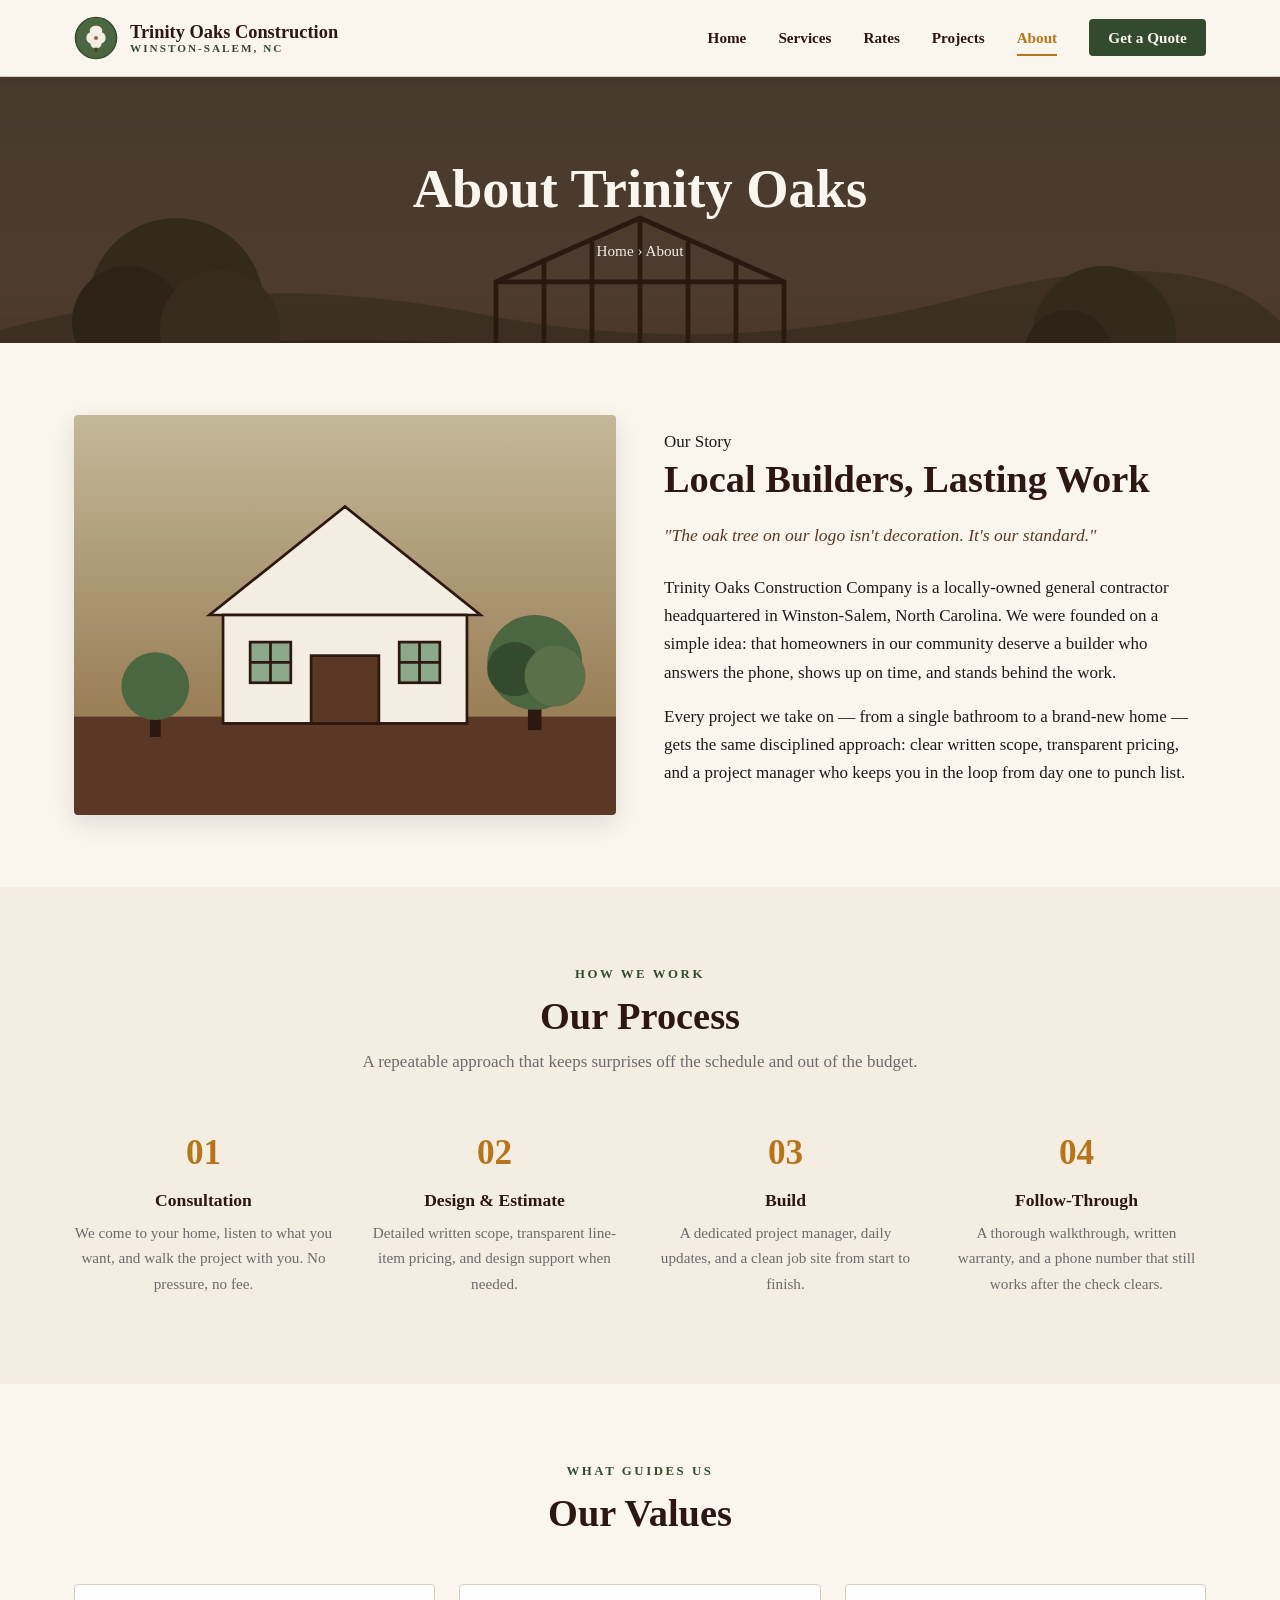
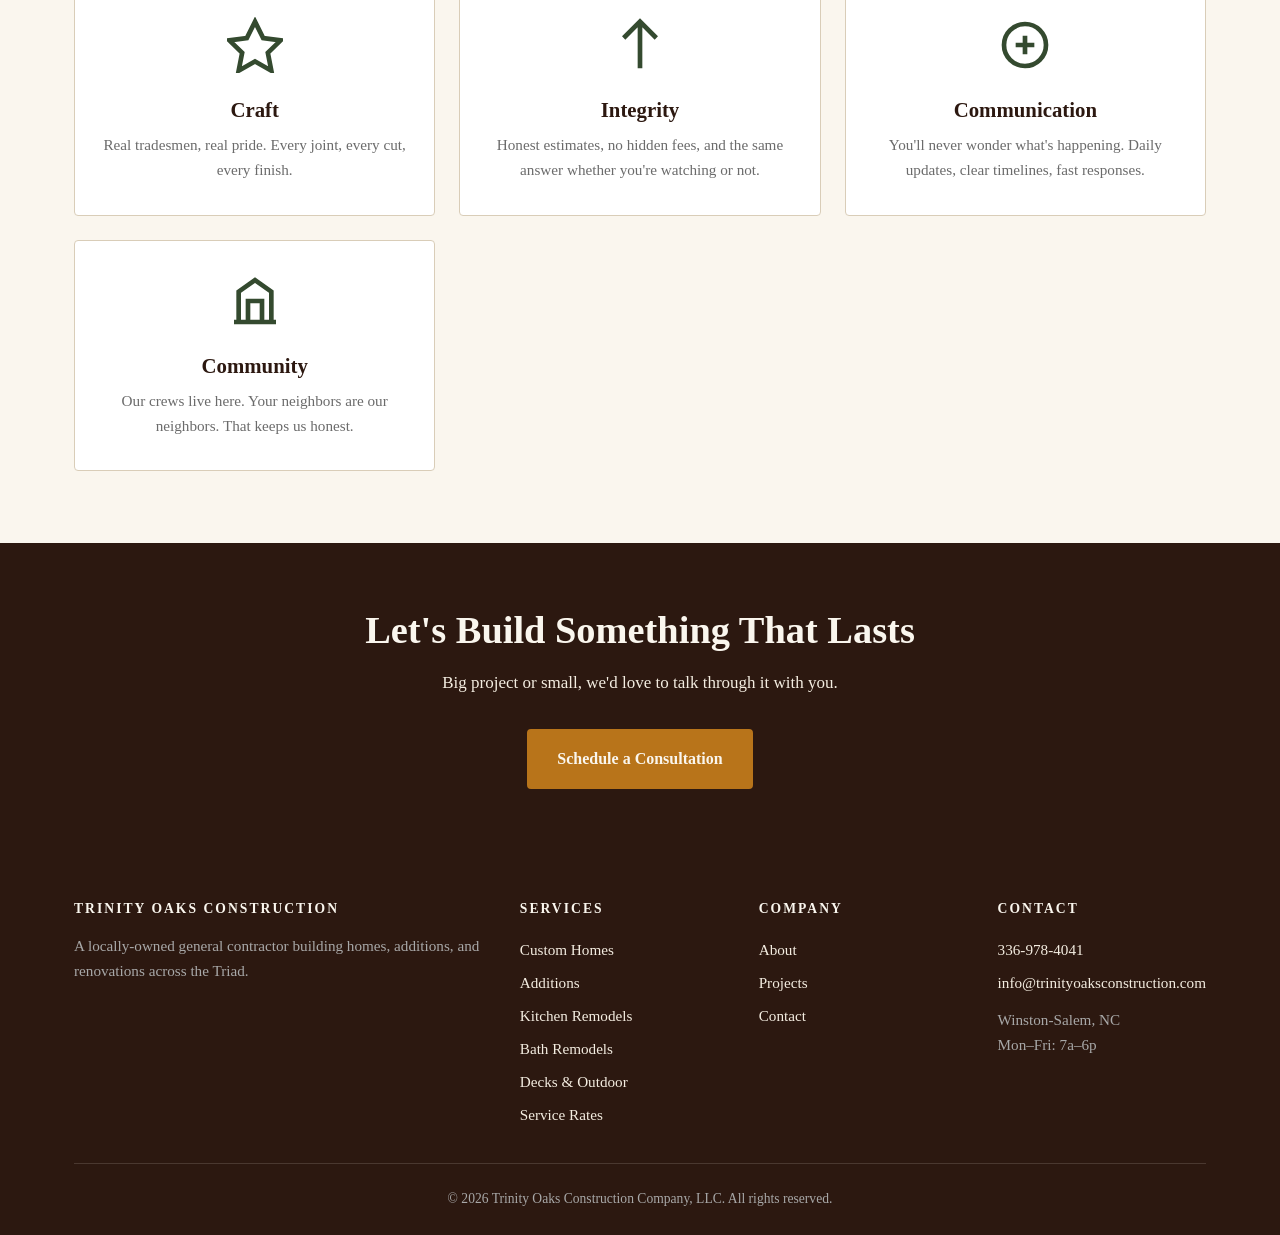
==== site/about.html @ 6d0a5853 "init commit" ====
<!DOCTYPE html>
<html lang="en">
<head>
  <meta charset="UTF-8">
  <meta name="viewport" content="width=device-width, initial-scale=1.0">
  <title>About | Trinity Oaks Construction Company</title>
  <meta name="description" content="Trinity Oaks Construction Company is a locally-owned general contractor in Winston-Salem, NC. Learn about our values, our process, and the team behind the work.">
  <link rel="icon" type="image/svg+xml" href="images/logo.svg">
  <link rel="stylesheet" href="css/styles.css">
</head>
<body>
  <header class="site-header">
    <div class="header-inner">
      <a class="brand" href="index.html">
        <img class="brand-mark" src="images/logo.svg" alt="">
        <span class="brand-text">
          Trinity Oaks Construction
          <small>Winston-Salem, NC</small>
        </span>
      </a>
      <button class="nav-toggle" aria-label="Toggle menu" aria-expanded="false">&#9776;</button>
      <nav>
        <ul class="nav-list">
          <li><a href="index.html">Home</a></li>
          <li><a href="services.html">Services</a></li>
          <li><a href="rates.html">Rates</a></li>
          <li><a href="projects.html">Projects</a></li>
          <li><a href="about.html" class="active">About</a></li>
          <li><a href="contact.html" class="nav-cta">Get a Quote</a></li>
        </ul>
      </nav>
    </div>
  </header>

  <main>
    <section class="page-header">
      <div>
        <h1>About Trinity Oaks</h1>
        <p class="breadcrumb"><a href="index.html">Home</a> &rsaquo; About</p>
      </div>
    </section>

    <section>
      <div class="container">
        <div class="about-grid">
          <div class="about-image" role="img" aria-label="A finished home built by Trinity Oaks"></div>
          <div class="about-text">
            <span class="eyebrow">Our Story</span>
            <h2>Local Builders, Lasting Work</h2>
            <p class="lead">"The oak tree on our logo isn't decoration. It's our standard."</p>
            <p>Trinity Oaks Construction Company is a locally-owned general contractor headquartered in Winston-Salem, North Carolina. We were founded on a simple idea: that homeowners in our community deserve a builder who answers the phone, shows up on time, and stands behind the work.</p>
            <p>Every project we take on — from a single bathroom to a brand-new home — gets the same disciplined approach: clear written scope, transparent pricing, and a project manager who keeps you in the loop from day one to punch list.</p>
          </div>
        </div>
      </div>
    </section>

    <section class="features-band">
      <div class="container">
        <div class="section-heading">
          <span class="eyebrow">How We Work</span>
          <h2>Our Process</h2>
          <p>A repeatable approach that keeps surprises off the schedule and out of the budget.</p>
        </div>
        <div class="features-grid">
          <div class="feature">
            <div class="num">01</div>
            <h3>Consultation</h3>
            <p>We come to your home, listen to what you want, and walk the project with you. No pressure, no fee.</p>
          </div>
          <div class="feature">
            <div class="num">02</div>
            <h3>Design &amp; Estimate</h3>
            <p>Detailed written scope, transparent line-item pricing, and design support when needed.</p>
          </div>
          <div class="feature">
            <div class="num">03</div>
            <h3>Build</h3>
            <p>A dedicated project manager, daily updates, and a clean job site from start to finish.</p>
          </div>
          <div class="feature">
            <div class="num">04</div>
            <h3>Follow-Through</h3>
            <p>A thorough walkthrough, written warranty, and a phone number that still works after the check clears.</p>
          </div>
        </div>
      </div>
    </section>

    <section>
      <div class="container">
        <div class="section-heading">
          <span class="eyebrow">What Guides Us</span>
          <h2>Our Values</h2>
        </div>
        <div class="services-grid">
          <div class="service-card">
            <svg class="icon" viewBox="0 0 24 24" fill="none" stroke="currentColor" stroke-width="2"><path d="M12 2l3.5 7 7.5 1-5.5 5.3 1.5 7.7L12 19l-7 4 1.5-7.7L1 10l7.5-1z"/></svg>
            <h3>Craft</h3>
            <p>Real tradesmen, real pride. Every joint, every cut, every finish.</p>
          </div>
          <div class="service-card">
            <svg class="icon" viewBox="0 0 24 24" fill="none" stroke="currentColor" stroke-width="2"><path d="M12 2v20M5 9l7-7 7 7"/></svg>
            <h3>Integrity</h3>
            <p>Honest estimates, no hidden fees, and the same answer whether you're watching or not.</p>
          </div>
          <div class="service-card">
            <svg class="icon" viewBox="0 0 24 24" fill="none" stroke="currentColor" stroke-width="2"><circle cx="12" cy="12" r="9"/><path d="M8 12h8M12 8v8"/></svg>
            <h3>Communication</h3>
            <p>You'll never wonder what's happening. Daily updates, clear timelines, fast responses.</p>
          </div>
          <div class="service-card">
            <svg class="icon" viewBox="0 0 24 24" fill="none" stroke="currentColor" stroke-width="2"><path d="M3 21h18M5 21V8l7-5 7 5v13M9 21V12h6v9"/></svg>
            <h3>Community</h3>
            <p>Our crews live here. Your neighbors are our neighbors. That keeps us honest.</p>
          </div>
        </div>
      </div>
    </section>

    <section class="cta-band">
      <div>
        <h2>Let's Build Something That Lasts</h2>
        <p>Big project or small, we'd love to talk through it with you.</p>
        <a href="contact.html" class="btn btn-primary">Schedule a Consultation</a>
      </div>
    </section>
  </main>

  <footer class="site-footer">
    <div class="container">
      <div class="footer-grid">
        <div class="footer-brand">
          <h4>Trinity Oaks Construction</h4>
          <p>A locally-owned general contractor building homes, additions, and renovations across the Triad.</p>
        </div>
        <div>
          <h4>Services</h4>
          <a href="services.html#custom-homes">Custom Homes</a>
          <a href="services.html#additions">Additions</a>
          <a href="services.html#kitchen">Kitchen Remodels</a>
          <a href="services.html#bath">Bath Remodels</a>
          <a href="services.html#decks">Decks &amp; Outdoor</a>
          <a href="rates.html">Service Rates</a>
        </div>
        <div>
          <h4>Company</h4>
          <a href="about.html">About</a>
          <a href="projects.html">Projects</a>
          <a href="contact.html">Contact</a>
        </div>
        <div>
          <h4>Contact</h4>
          <a href="tel:+13369784041">336-978-4041</a>
          <a href="mailto:info@trinityoaksconstruction.com">info@trinityoaksconstruction.com</a>
          <p style="color:#a8a8a8;margin-top:0.5rem;">Winston-Salem, NC<br>Mon&ndash;Fri: 7a&ndash;6p</p>
        </div>
      </div>
      <div class="footer-bottom">
        &copy; <span id="year">2026</span> Trinity Oaks Construction Company, LLC. All rights reserved.
      </div>
    </div>
  </footer>

  <script>document.getElementById('year').textContent = new Date().getFullYear();</script>
  <script src="js/nav.js"></script>
</body>
</html>
---- site/css/styles.css ----
/* Trinity Oaks Construction Company — site styles */

:root {
  --oak-dark: #2c1810;
  --oak-bark: #5a3825;
  --oak-leaf: #4a6741;
  --oak-leaf-dark: #344a2f;
  --oak-acorn: #8b6a3f;
  --sand: #f4ede1;
  --cream: #faf6ee;
  --stone: #6b6b6b;
  --stone-light: #a8a8a8;
  --line: #d9cdb8;
  --ink: #1f1a14;
  --accent: #b8741a;
  --shadow: 0 2px 8px rgba(44, 24, 16, 0.08);
  --shadow-lg: 0 8px 24px rgba(44, 24, 16, 0.12);
  --radius: 4px;
  --container: 1180px;
}

* { box-sizing: border-box; margin: 0; padding: 0; }

html { scroll-behavior: smooth; }

body {
  font-family: 'Georgia', 'Times New Roman', serif;
  color: var(--ink);
  background: var(--cream);
  line-height: 1.65;
  font-size: 17px;
  -webkit-font-smoothing: antialiased;
}

h1, h2, h3, h4 {
  font-family: 'Georgia', serif;
  color: var(--oak-dark);
  font-weight: 700;
  line-height: 1.2;
}

h1 { font-size: clamp(2rem, 5vw, 3.4rem); margin-bottom: 1rem; }
h2 { font-size: clamp(1.6rem, 3.5vw, 2.4rem); margin-bottom: 1rem; }
h3 { font-size: 1.3rem; margin-bottom: 0.6rem; }

p { margin-bottom: 1rem; }

a { color: var(--oak-leaf-dark); text-decoration: none; }
a:hover { color: var(--accent); }

.container {
  max-width: var(--container);
  margin: 0 auto;
  padding: 0 1.5rem;
}

/* Header */
.site-header {
  background: var(--cream);
  border-bottom: 1px solid var(--line);
  position: sticky;
  top: 0;
  z-index: 100;
  box-shadow: var(--shadow);
}

.header-inner {
  display: flex;
  align-items: center;
  justify-content: space-between;
  padding: 1rem 1.5rem;
  max-width: var(--container);
  margin: 0 auto;
}

.brand {
  display: flex;
  align-items: center;
  gap: 0.75rem;
  font-family: 'Georgia', serif;
  font-weight: 700;
  color: var(--oak-dark);
  font-size: 1.15rem;
  line-height: 1.1;
}

.brand:hover { color: var(--oak-dark); }

.brand-mark {
  width: 44px;
  height: 44px;
  flex-shrink: 0;
}

.brand-text { display: flex; flex-direction: column; }
.brand-text small {
  font-size: 0.7rem;
  letter-spacing: 0.18em;
  color: var(--oak-leaf-dark);
  font-weight: 600;
  text-transform: uppercase;
}

/* Nav */
.nav-toggle {
  display: none;
  background: none;
  border: none;
  cursor: pointer;
  padding: 0.5rem;
  font-size: 1.5rem;
  color: var(--oak-dark);
}

.nav-list {
  display: flex;
  list-style: none;
  gap: 2rem;
  align-items: center;
}

.nav-list a {
  color: var(--oak-dark);
  font-weight: 600;
  font-size: 0.95rem;
  padding: 0.5rem 0;
  border-bottom: 2px solid transparent;
  transition: border-color 0.2s, color 0.2s;
}

.nav-list a:hover, .nav-list a.active {
  color: var(--accent);
  border-bottom-color: var(--accent);
}

.nav-cta {
  background: var(--oak-leaf-dark);
  color: var(--cream) !important;
  padding: 0.6rem 1.2rem !important;
  border-radius: var(--radius);
  border: none !important;
}

.nav-cta:hover { background: var(--accent); }

/* Hero */
.hero {
  background:
    linear-gradient(rgba(31, 26, 20, 0.55), rgba(31, 26, 20, 0.65)),
    url('../images/hero.svg') center/cover;
  color: var(--cream);
  padding: 6rem 1.5rem 5rem;
  text-align: center;
  min-height: 70vh;
  display: flex;
  align-items: center;
  justify-content: center;
}

.hero h1 { color: var(--cream); margin-bottom: 1.2rem; }
.hero .subhead {
  font-size: 1.25rem;
  max-width: 700px;
  margin: 0 auto 2rem;
  color: var(--sand);
}

.hero-actions {
  display: flex;
  gap: 1rem;
  justify-content: center;
  flex-wrap: wrap;
}

/* Buttons */
.btn {
  display: inline-block;
  padding: 0.9rem 1.8rem;
  border-radius: var(--radius);
  font-weight: 700;
  font-size: 1rem;
  border: 2px solid transparent;
  cursor: pointer;
  transition: all 0.2s;
  text-decoration: none;
  font-family: inherit;
}

.btn-primary {
  background: var(--accent);
  color: var(--cream);
  border-color: var(--accent);
}

.btn-primary:hover {
  background: var(--oak-bark);
  border-color: var(--oak-bark);
  color: var(--cream);
}

.btn-outline {
  background: transparent;
  color: var(--cream);
  border-color: var(--cream);
}

.btn-outline:hover {
  background: var(--cream);
  color: var(--oak-dark);
}

.btn-dark {
  background: var(--oak-dark);
  color: var(--cream);
  border-color: var(--oak-dark);
}

.btn-dark:hover {
  background: var(--accent);
  border-color: var(--accent);
  color: var(--cream);
}

/* Sections */
section { padding: 4.5rem 0; }

.section-heading {
  text-align: center;
  margin-bottom: 3rem;
}

.section-heading h2 { margin-bottom: 0.5rem; }
.section-heading .eyebrow {
  display: inline-block;
  text-transform: uppercase;
  letter-spacing: 0.2em;
  font-size: 0.8rem;
  font-weight: 700;
  color: var(--oak-leaf-dark);
  margin-bottom: 0.5rem;
}

.section-heading p {
  max-width: 640px;
  margin: 0.5rem auto 0;
  color: var(--stone);
}

/* Services grid */
.services-grid {
  display: grid;
  grid-template-columns: repeat(auto-fit, minmax(280px, 1fr));
  gap: 1.5rem;
}

.service-card {
  background: white;
  border: 1px solid var(--line);
  border-radius: var(--radius);
  padding: 2rem 1.5rem;
  text-align: center;
  transition: transform 0.2s, box-shadow 0.2s;
}

.service-card:hover {
  transform: translateY(-4px);
  box-shadow: var(--shadow-lg);
}

.service-card .icon {
  width: 56px;
  height: 56px;
  margin: 0 auto 1rem;
  color: var(--oak-leaf-dark);
}

.service-card h3 { color: var(--oak-dark); }
.service-card p { color: var(--stone); font-size: 0.95rem; margin: 0; }

/* Features (why choose) */
.features-band {
  background: var(--sand);
}

.features-grid {
  display: grid;
  grid-template-columns: repeat(auto-fit, minmax(240px, 1fr));
  gap: 2rem;
}

.feature {
  text-align: center;
}

.feature .num {
  display: inline-block;
  font-family: 'Georgia', serif;
  font-size: 2.2rem;
  font-weight: 700;
  color: var(--accent);
  margin-bottom: 0.5rem;
}

.feature h3 { font-size: 1.1rem; }
.feature p { color: var(--stone); font-size: 0.95rem; }

/* CTA band */
.cta-band {
  background: var(--oak-dark);
  color: var(--cream);
  text-align: center;
  padding: 4rem 1.5rem;
}

.cta-band h2 { color: var(--cream); margin-bottom: 1rem; }
.cta-band p { color: var(--sand); margin-bottom: 2rem; max-width: 600px; margin-left: auto; margin-right: auto; }

/* Footer */
.site-footer {
  background: var(--oak-dark);
  color: var(--sand);
  padding: 3rem 0 1.5rem;
  font-size: 0.95rem;
}

.footer-grid {
  display: grid;
  grid-template-columns: 2fr 1fr 1fr 1fr;
  gap: 2rem;
  margin-bottom: 2rem;
}

.footer-grid h4 {
  color: var(--cream);
  text-transform: uppercase;
  letter-spacing: 0.15em;
  font-size: 0.85rem;
  margin-bottom: 1rem;
}

.footer-grid a { color: var(--sand); display: block; padding: 0.25rem 0; }
.footer-grid a:hover { color: var(--accent); }

.footer-brand p { color: var(--stone-light); }

.footer-bottom {
  border-top: 1px solid rgba(244, 237, 225, 0.15);
  padding-top: 1.5rem;
  text-align: center;
  color: var(--stone-light);
  font-size: 0.85rem;
}

/* About */
.about-grid {
  display: grid;
  grid-template-columns: 1fr 1fr;
  gap: 3rem;
  align-items: center;
}

.about-image {
  width: 100%;
  height: 100%;
  min-height: 400px;
  background: var(--oak-leaf) url('../images/about.svg') center/cover;
  border-radius: var(--radius);
  box-shadow: var(--shadow-lg);
}

.about-text h2 { margin-bottom: 1.2rem; }
.about-text .lead { font-size: 1.1rem; color: var(--oak-bark); font-style: italic; margin-bottom: 1.5rem; }

/* Page header (sub-pages) */
.page-header {
  background:
    linear-gradient(rgba(44, 24, 16, 0.78), rgba(44, 24, 16, 0.78)),
    url('../images/hero.svg') center/cover;
  color: var(--cream);
  padding: 5rem 1.5rem 4rem;
  text-align: center;
}

.page-header h1 { color: var(--cream); }
.page-header .breadcrumb {
  color: var(--sand);
  font-size: 0.95rem;
  margin-top: 0.5rem;
}
.page-header .breadcrumb a { color: var(--sand); }

/* Service detail list */
.service-list {
  display: grid;
  grid-template-columns: repeat(auto-fit, minmax(320px, 1fr));
  gap: 2rem;
}

.service-detail {
  background: white;
  border: 1px solid var(--line);
  border-left: 4px solid var(--oak-leaf-dark);
  border-radius: var(--radius);
  padding: 2rem;
}

.service-detail h3 {
  color: var(--oak-dark);
  display: flex;
  align-items: center;
  gap: 0.75rem;
}

.service-detail .icon {
  width: 32px;
  height: 32px;
  color: var(--oak-leaf-dark);
  flex-shrink: 0;
}

.service-detail ul {
  list-style: none;
  margin-top: 1rem;
}

.service-detail li {
  padding-left: 1.5rem;
  position: relative;
  margin-bottom: 0.5rem;
  color: var(--stone);
}

.service-detail li::before {
  content: "✓";
  position: absolute;
  left: 0;
  color: var(--oak-leaf-dark);
  font-weight: 700;
}

/* Projects gallery */
.gallery-grid {
  display: grid;
  grid-template-columns: repeat(auto-fill, minmax(280px, 1fr));
  gap: 1.5rem;
}

.project-card {
  background: white;
  border-radius: var(--radius);
  overflow: hidden;
  box-shadow: var(--shadow);
  transition: transform 0.2s, box-shadow 0.2s;
}

.project-card:hover { transform: translateY(-4px); box-shadow: var(--shadow-lg); }

.project-card .img {
  width: 100%;
  height: 200px;
  background-size: cover;
  background-position: center;
  background-color: var(--oak-leaf);
}

.project-card .body { padding: 1.25rem; }
.project-card h3 { font-size: 1.1rem; margin-bottom: 0.25rem; }
.project-card .tag {
  display: inline-block;
  background: var(--sand);
  color: var(--oak-bark);
  padding: 0.2rem 0.7rem;
  border-radius: 100px;
  font-size: 0.8rem;
  font-weight: 600;
  margin-bottom: 0.5rem;
}
.project-card p { color: var(--stone); font-size: 0.9rem; margin: 0; }

/* Contact */
.contact-grid {
  display: grid;
  grid-template-columns: 1fr 1.2fr;
  gap: 3rem;
}

.contact-info h3 { margin-top: 1.5rem; margin-bottom: 0.3rem; font-size: 1rem; text-transform: uppercase; letter-spacing: 0.15em; color: var(--oak-leaf-dark); }
.contact-info p { margin-bottom: 0.4rem; color: var(--stone); }
.contact-info a { color: var(--oak-dark); font-weight: 600; }

.contact-form {
  background: white;
  border: 1px solid var(--line);
  border-radius: var(--radius);
  padding: 2rem;
}

.form-row {
  display: grid;
  grid-template-columns: 1fr 1fr;
  gap: 1rem;
}

.form-group { margin-bottom: 1.2rem; }
.form-group label {
  display: block;
  font-weight: 600;
  margin-bottom: 0.35rem;
  font-size: 0.9rem;
  color: var(--oak-dark);
}

.form-group input,
.form-group select,
.form-group textarea {
  width: 100%;
  padding: 0.7rem 0.85rem;
  border: 1px solid var(--line);
  border-radius: var(--radius);
  font-family: inherit;
  font-size: 1rem;
  background: var(--cream);
}

.form-group input:focus,
.form-group select:focus,
.form-group textarea:focus {
  outline: none;
  border-color: var(--oak-leaf-dark);
  background: white;
}

.form-group textarea { resize: vertical; min-height: 120px; }

.form-note { font-size: 0.85rem; color: var(--stone); margin-top: 1rem; }

/* Testimonials */
.testimonials {
  display: grid;
  grid-template-columns: repeat(auto-fit, minmax(280px, 1fr));
  gap: 1.5rem;
}

.testimonial {
  background: white;
  border-radius: var(--radius);
  padding: 1.75rem;
  border-top: 4px solid var(--accent);
  box-shadow: var(--shadow);
}

.testimonial .stars { color: var(--accent); margin-bottom: 0.75rem; letter-spacing: 0.15em; }
.testimonial p { font-style: italic; color: var(--oak-bark); }
.testimonial cite {
  display: block;
  margin-top: 1rem;
  font-style: normal;
  font-weight: 700;
  color: var(--oak-dark);
}
.testimonial cite small { display: block; font-weight: 400; color: var(--stone); font-size: 0.85rem; }

/* Responsive */
@media (max-width: 860px) {
  .nav-toggle { display: block; }
  .nav-list {
    display: none;
    position: absolute;
    top: 100%;
    left: 0;
    right: 0;
    background: var(--cream);
    flex-direction: column;
    gap: 0;
    padding: 1rem 1.5rem;
    border-top: 1px solid var(--line);
    box-shadow: var(--shadow-lg);
  }
  .nav-list.open { display: flex; }
  .nav-list li { width: 100%; }
  .nav-list a { display: block; padding: 0.75rem 0; border-bottom: 1px solid var(--line); }
  .nav-cta { text-align: center; margin-top: 0.5rem; }

  .about-grid { grid-template-columns: 1fr; }
  .about-image { min-height: 280px; }

  .contact-grid { grid-template-columns: 1fr; }
  .form-row { grid-template-columns: 1fr; }

  .footer-grid { grid-template-columns: 1fr 1fr; }

  .hero { padding: 4rem 1.5rem 3rem; min-height: auto; }
  section { padding: 3rem 0; }
}

@media (max-width: 500px) {
  .footer-grid { grid-template-columns: 1fr; }
  .hero-actions { flex-direction: column; align-items: stretch; }
  .hero-actions .btn { width: 100%; }
}
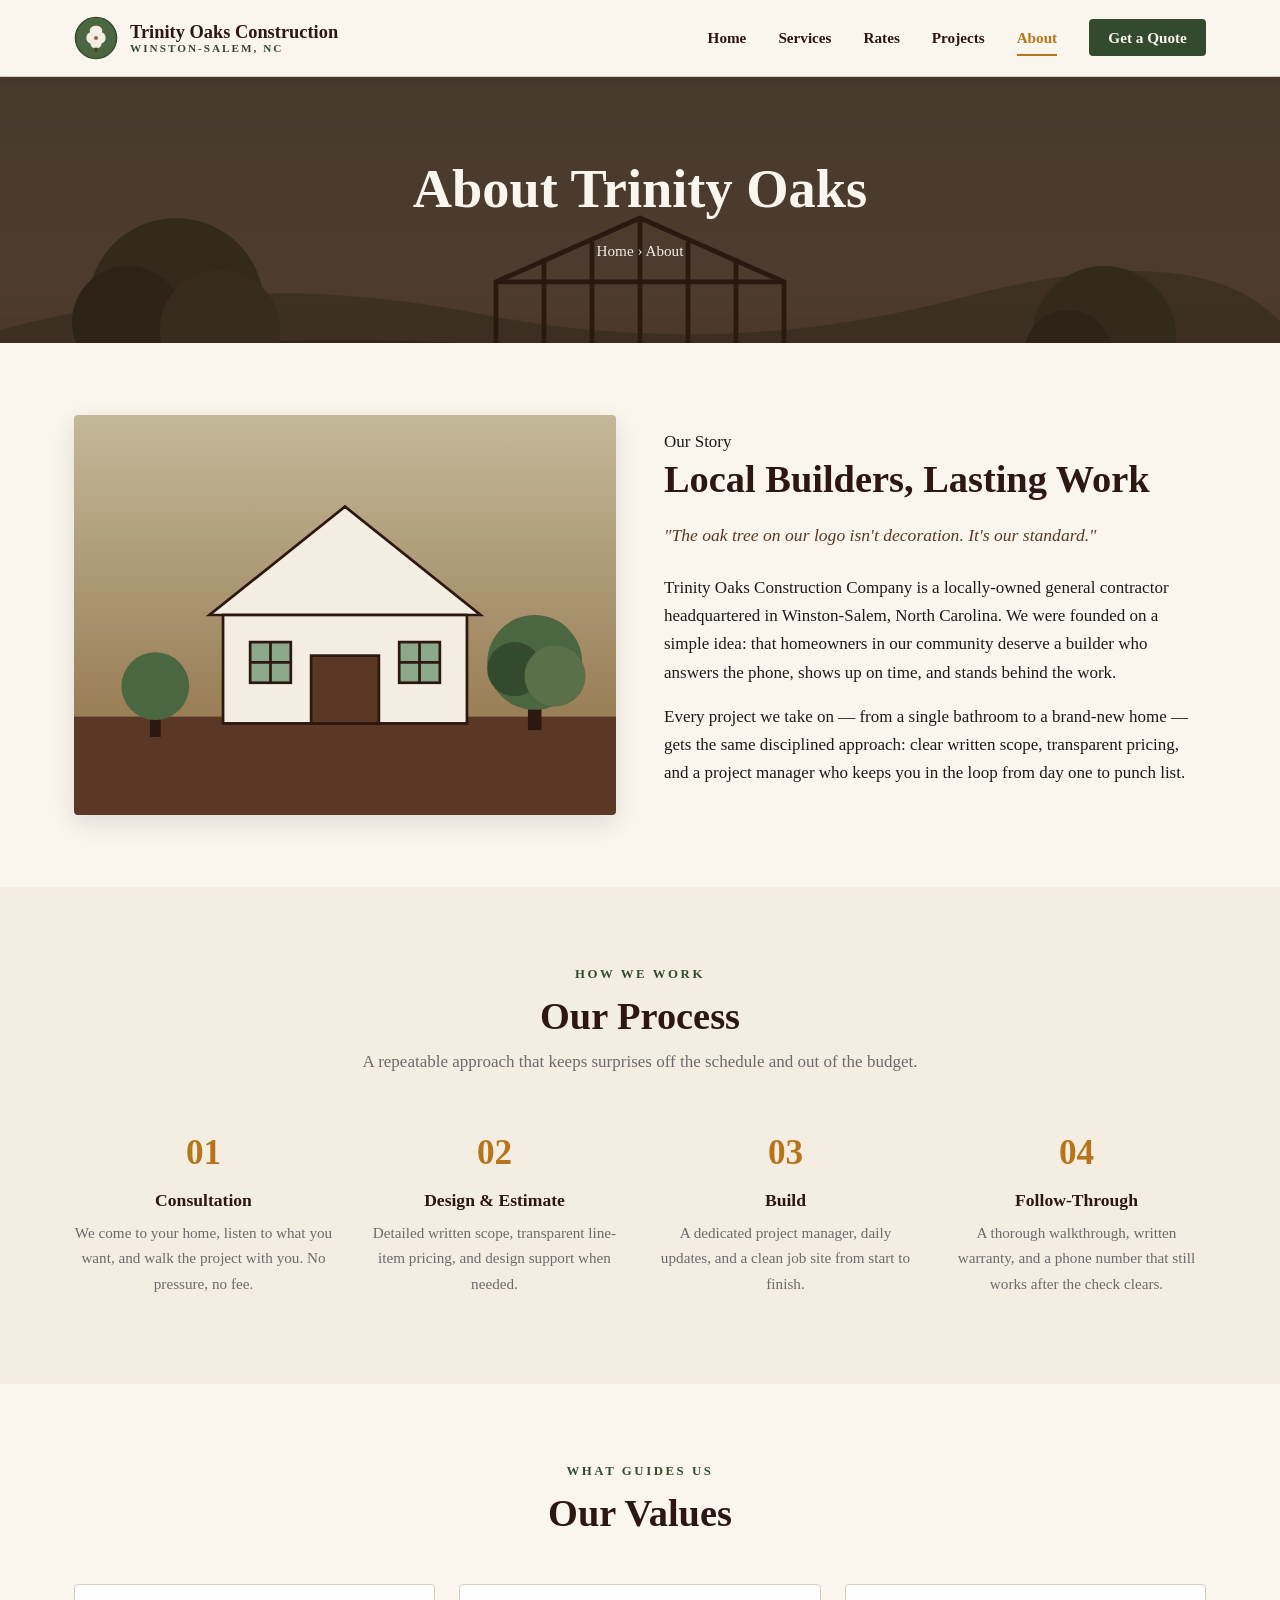
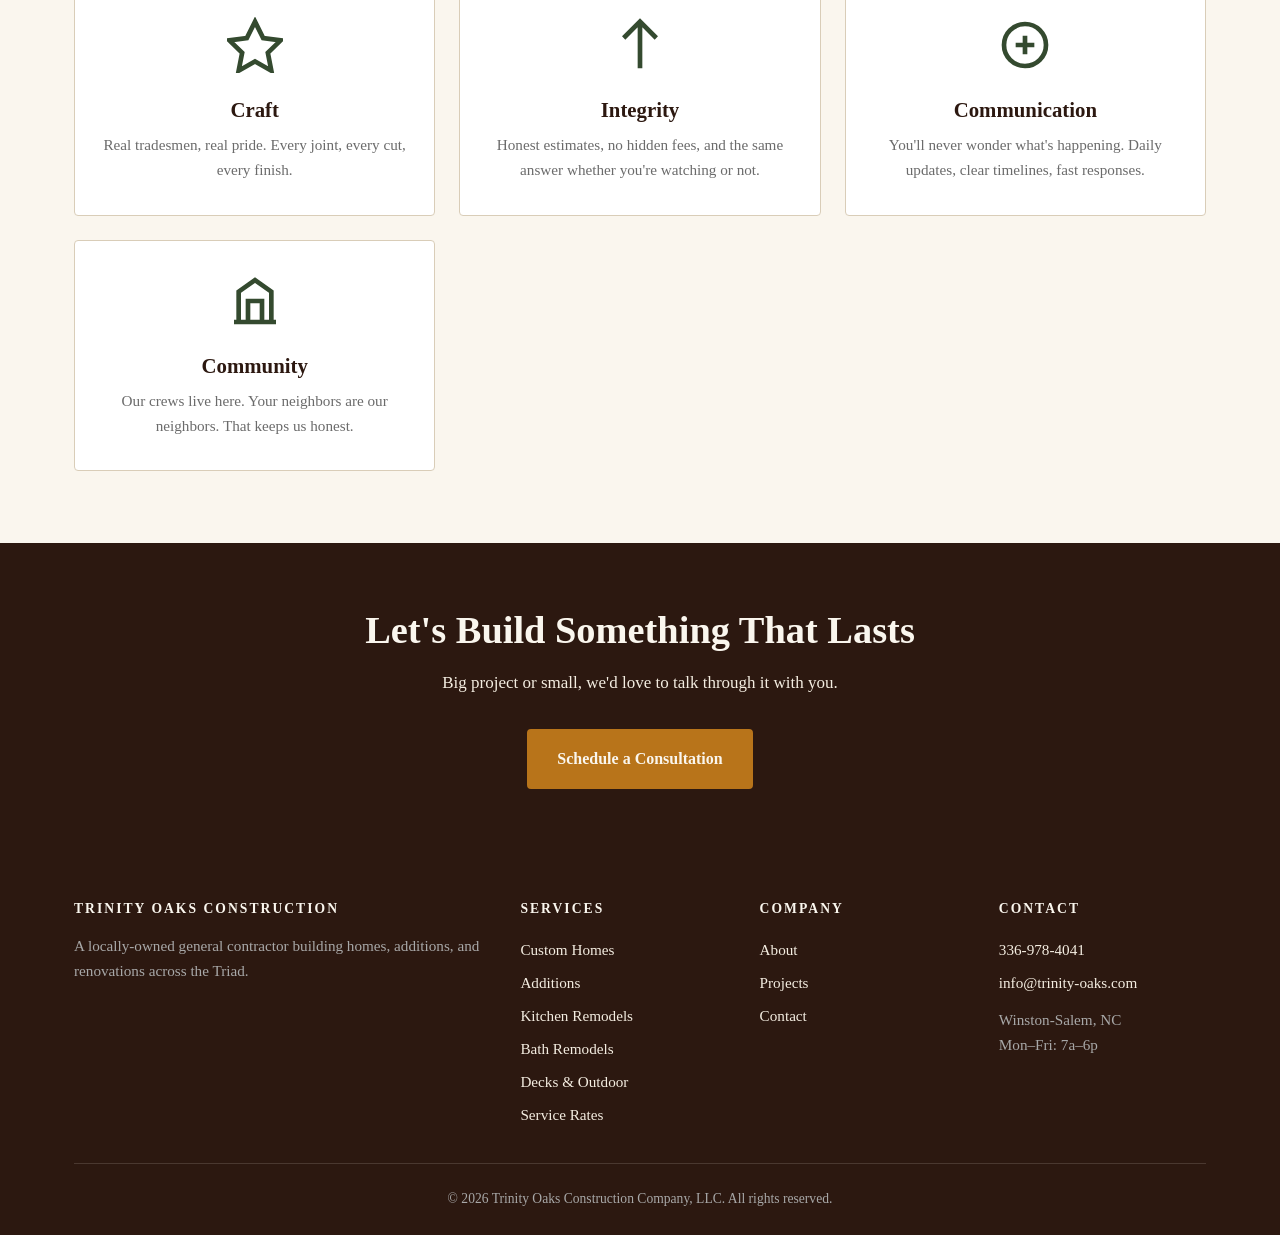
==== commit 0e4a2c0c: "Prep site for Cloudflare Pages deployment - Point sitemap.xml, robots.txt, and footer/contact/nav.js" ====
--- a/site/about.html
+++ b/site/about.html
@@ -7,6 +7,7 @@
   <meta name="description" content="Trinity Oaks Construction Company is a locally-owned general contractor in Winston-Salem, NC. Learn about our values, our process, and the team behind the work.">
   <link rel="icon" type="image/svg+xml" href="images/logo.svg">
   <link rel="stylesheet" href="css/styles.css">
+  <link rel="canonical" href="https://trinity-oaks.com/about.html">
 </head>
 <body>
   <header class="site-header">
@@ -152,7 +153,7 @@
         <div>
           <h4>Contact</h4>
           <a href="tel:+13369784041">336-978-4041</a>
-          <a href="mailto:info@trinityoaksconstruction.com">info@trinityoaksconstruction.com</a>
+          <a href="mailto:info@trinity-oaks.com">info@trinity-oaks.com</a>
           <p style="color:#a8a8a8;margin-top:0.5rem;">Winston-Salem, NC<br>Mon&ndash;Fri: 7a&ndash;6p</p>
         </div>
       </div>
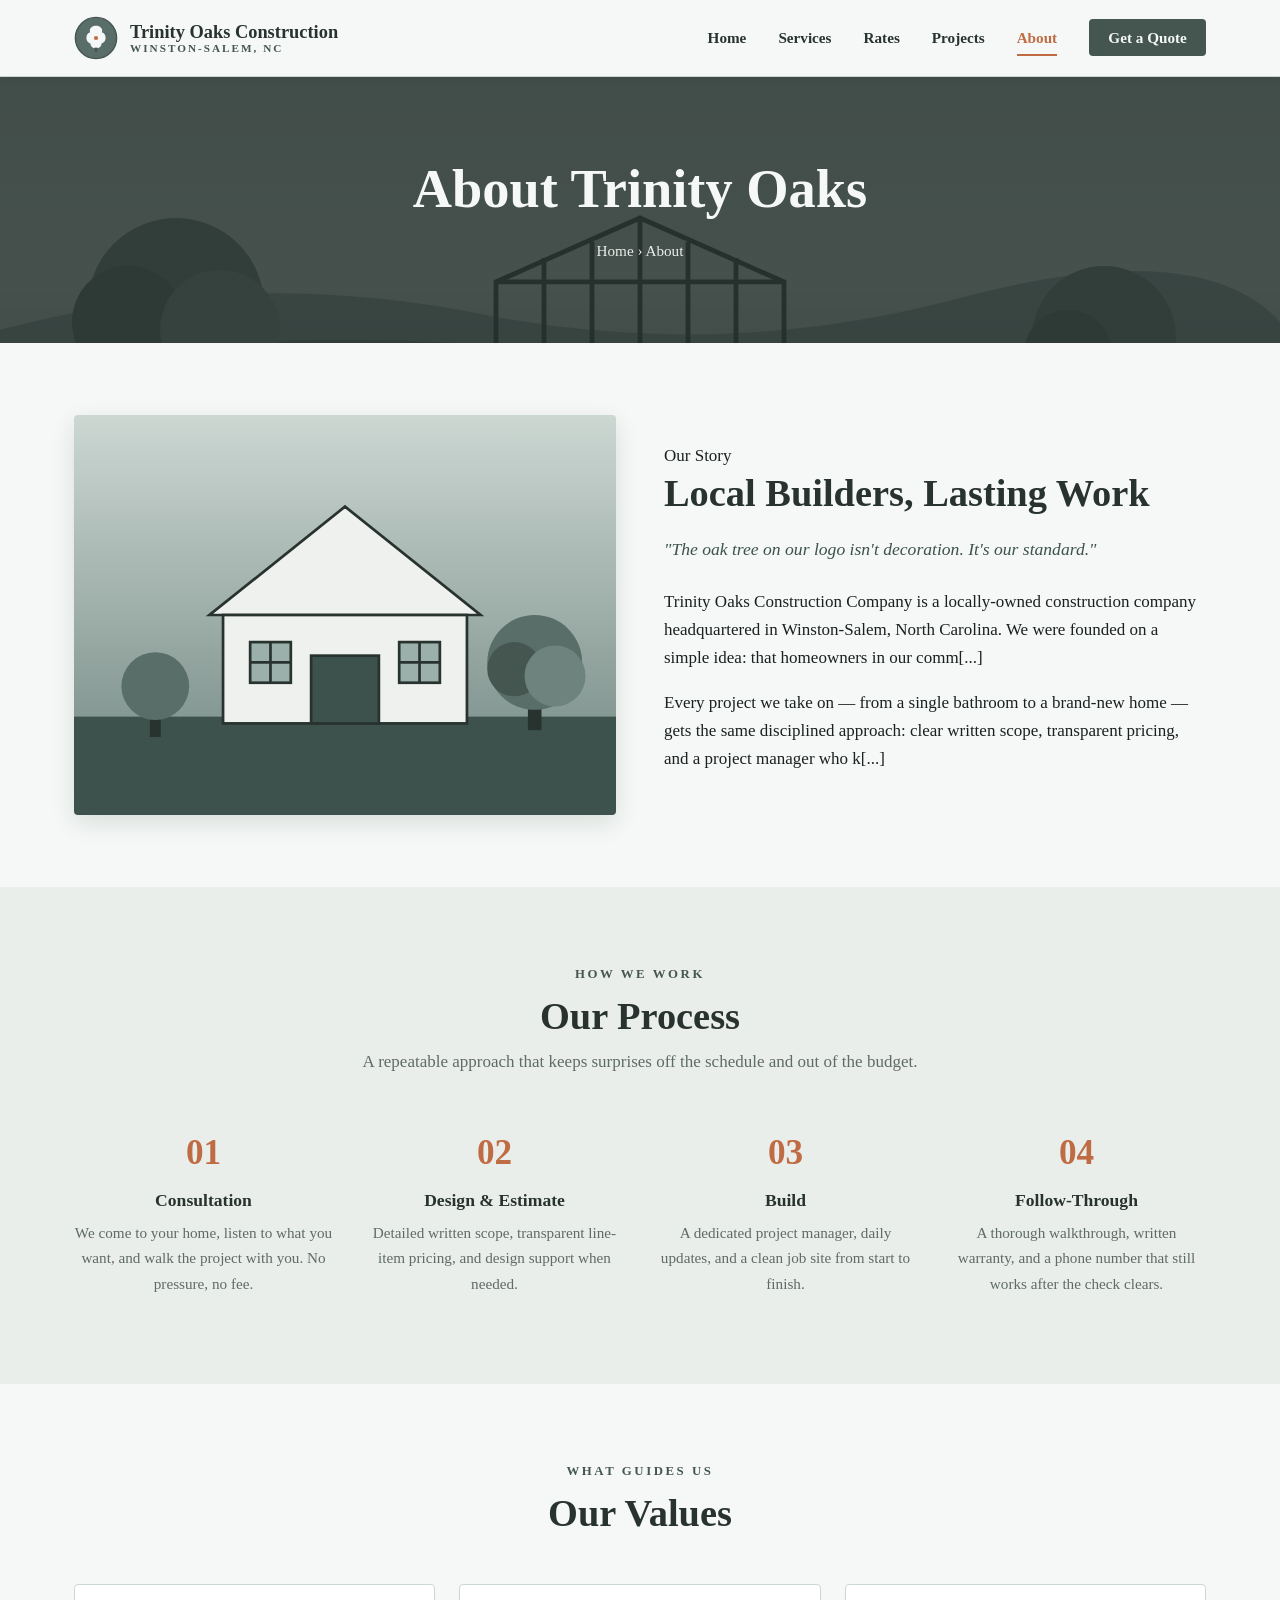
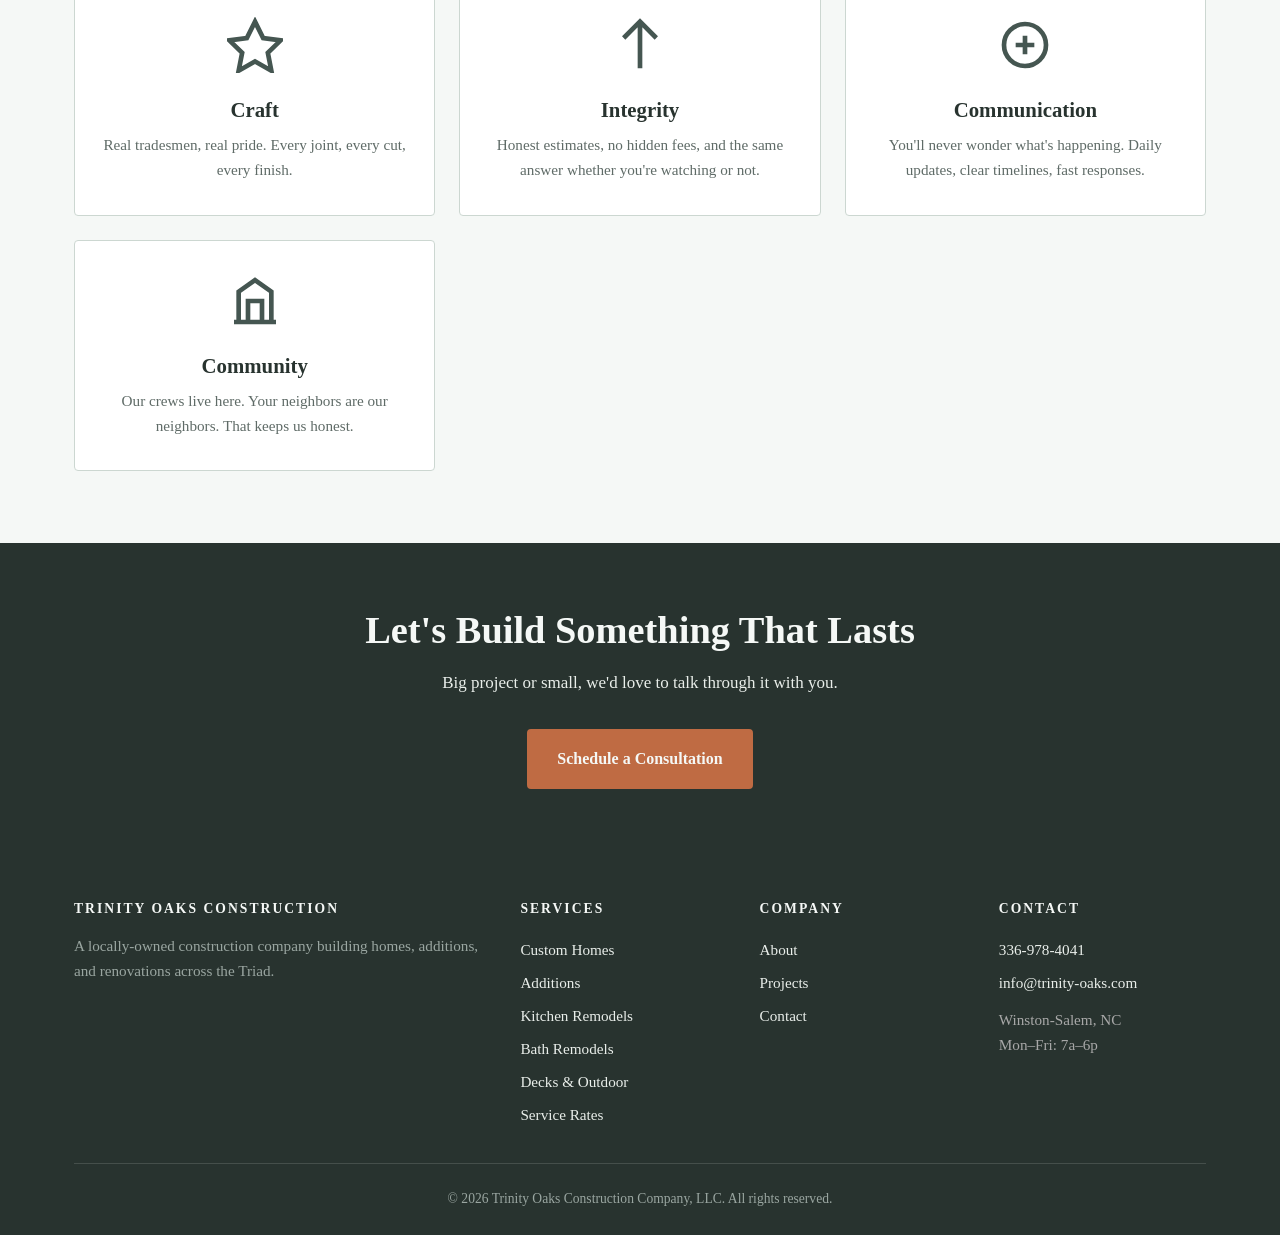
==== commit acb1310a: "Remove all instances of "general contractor" from all pages" ====
--- a/site/about.html
+++ b/site/about.html
@@ -4,7 +4,7 @@
   <meta charset="UTF-8">
   <meta name="viewport" content="width=device-width, initial-scale=1.0">
   <title>About | Trinity Oaks Construction Company</title>
-  <meta name="description" content="Trinity Oaks Construction Company is a locally-owned general contractor in Winston-Salem, NC. Learn about our values, our process, and the team behind the work.">
+  <meta name="description" content="Trinity Oaks Construction Company is a locally-owned construction company in Winston-Salem, NC. Learn about our values, our process, and the team behind the work.">
   <link rel="icon" type="image/svg+xml" href="images/logo.svg">
   <link rel="stylesheet" href="css/styles.css">
   <link rel="canonical" href="https://trinity-oaks.com/about.html">
@@ -49,8 +49,8 @@
             <span class="eyebrow">Our Story</span>
             <h2>Local Builders, Lasting Work</h2>
             <p class="lead">"The oak tree on our logo isn't decoration. It's our standard."</p>
-            <p>Trinity Oaks Construction Company is a locally-owned general contractor headquartered in Winston-Salem, North Carolina. We were founded on a simple idea: that homeowners in our community deserve a builder who answers the phone, shows up on time, and stands behind the work.</p>
-            <p>Every project we take on — from a single bathroom to a brand-new home — gets the same disciplined approach: clear written scope, transparent pricing, and a project manager who keeps you in the loop from day one to punch list.</p>
+            <p>Trinity Oaks Construction Company is a locally-owned construction company headquartered in Winston-Salem, North Carolina. We were founded on a simple idea: that homeowners in our comm[...]
+            <p>Every project we take on — from a single bathroom to a brand-new home — gets the same disciplined approach: clear written scope, transparent pricing, and a project manager who k[...]
           </div>
         </div>
       </div>
@@ -133,7 +133,7 @@
       <div class="footer-grid">
         <div class="footer-brand">
           <h4>Trinity Oaks Construction</h4>
-          <p>A locally-owned general contractor building homes, additions, and renovations across the Triad.</p>
+          <p>A locally-owned construction company building homes, additions, and renovations across the Triad.</p>
         </div>
         <div>
           <h4>Services</h4>
--- a/site/css/styles.css
+++ b/site/css/styles.css
@@ -1,20 +1,21 @@
 /* Trinity Oaks Construction Company — site styles */
 
 :root {
-  --oak-dark: #2c1810;
-  --oak-bark: #5a3825;
-  --oak-leaf: #4a6741;
-  --oak-leaf-dark: #344a2f;
-  --oak-acorn: #8b6a3f;
-  --sand: #f4ede1;
-  --cream: #faf6ee;
-  --stone: #6b6b6b;
-  --stone-light: #a8a8a8;
-  --line: #d9cdb8;
-  --ink: #1f1a14;
-  --accent: #b8741a;
-  --shadow: 0 2px 8px rgba(44, 24, 16, 0.08);
-  --shadow-lg: 0 8px 24px rgba(44, 24, 16, 0.12);
+  /* Palette built on Behr 2026 Color of the Year — Hidden Gem (#596d69), a smoky jade */
+  --oak-dark: #28332f;
+  --oak-bark: #3d524d;
+  --oak-leaf: #596d69;
+  --oak-leaf-dark: #455651;
+  --oak-acorn: #8a9b91;
+  --sand: #e9eeea;
+  --cream: #f5f8f6;
+  --stone: #5f6b67;
+  --stone-light: #9aa6a1;
+  --line: #ccd7d1;
+  --ink: #1b211f;
+  --accent: #bf6b43;
+  --shadow: 0 2px 8px rgba(28, 40, 37, 0.08);
+  --shadow-lg: 0 8px 24px rgba(28, 40, 37, 0.12);
   --radius: 4px;
   --container: 1180px;
 }
@@ -146,7 +147,7 @@
 /* Hero */
 .hero {
   background:
-    linear-gradient(rgba(31, 26, 20, 0.55), rgba(31, 26, 20, 0.65)),
+    linear-gradient(rgba(27, 33, 31, 0.55), rgba(27, 33, 31, 0.65)),
     url('../images/hero.svg') center/cover;
   color: var(--cream);
   padding: 6rem 1.5rem 5rem;
@@ -344,7 +345,7 @@
 .footer-brand p { color: var(--stone-light); }
 
 .footer-bottom {
-  border-top: 1px solid rgba(244, 237, 225, 0.15);
+  border-top: 1px solid rgba(233, 238, 234, 0.15);
   padding-top: 1.5rem;
   text-align: center;
   color: var(--stone-light);
@@ -374,7 +375,7 @@
 /* Page header (sub-pages) */
 .page-header {
   background:
-    linear-gradient(rgba(44, 24, 16, 0.78), rgba(44, 24, 16, 0.78)),
+    linear-gradient(rgba(40, 51, 47, 0.82), rgba(40, 51, 47, 0.82)),
     url('../images/hero.svg') center/cover;
   color: var(--cream);
   padding: 5rem 1.5rem 4rem;
